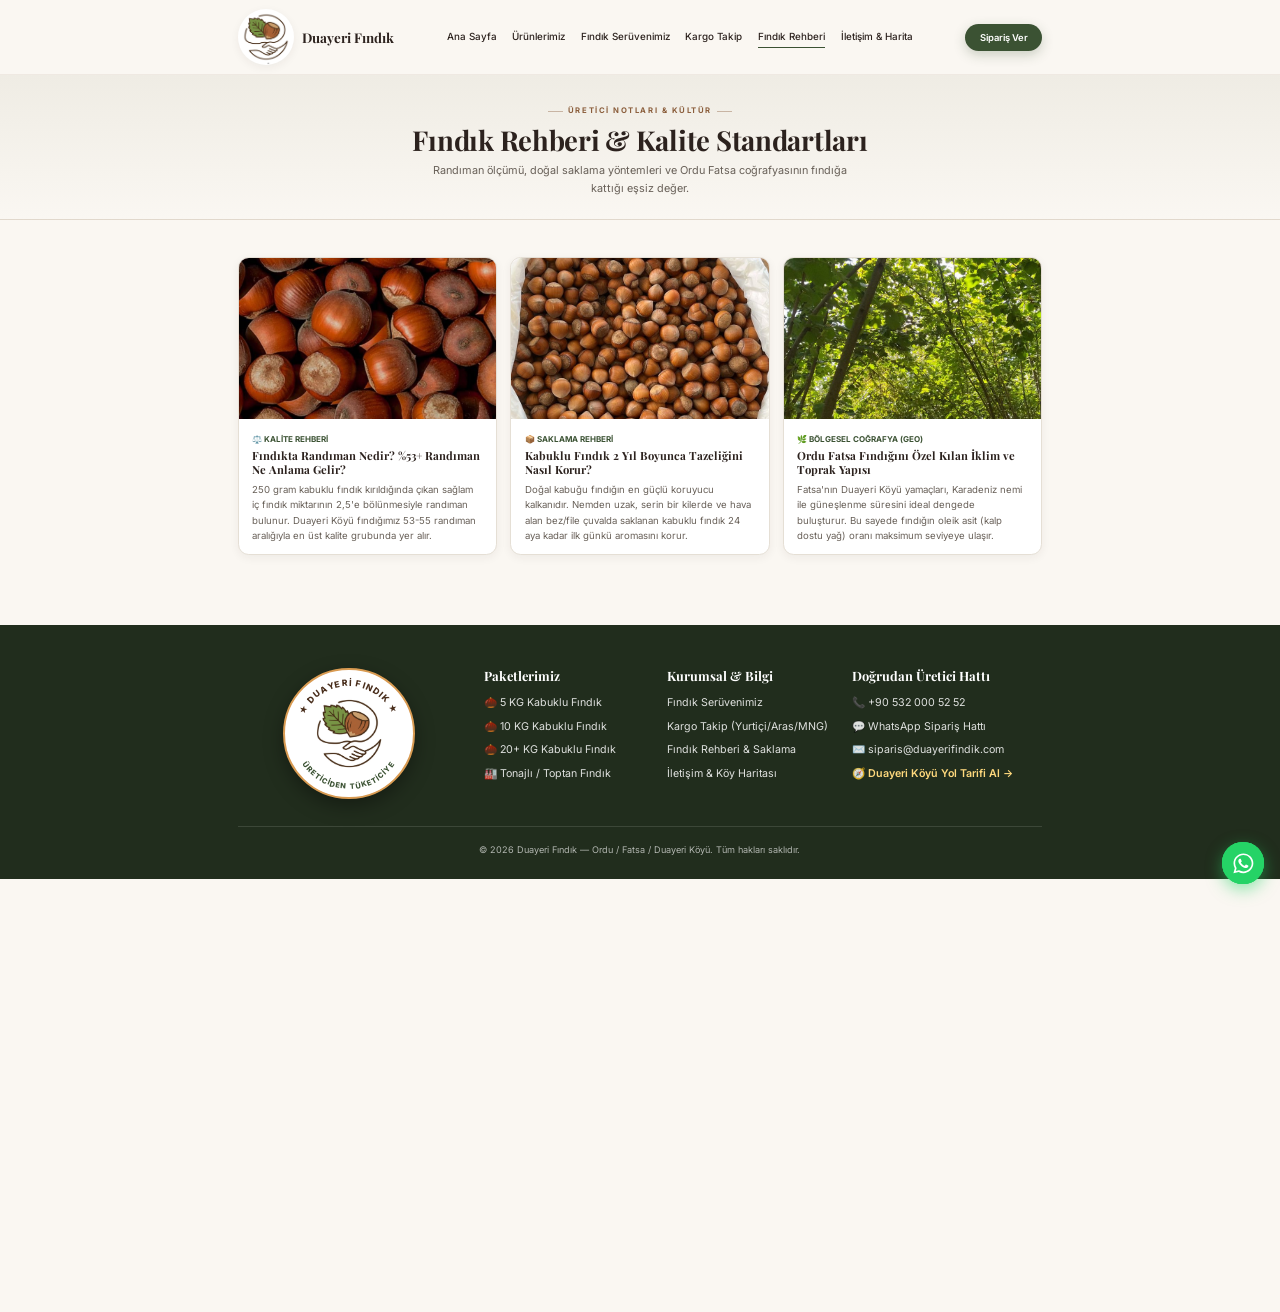
==== blog.html @ 16c34eac "Duayeri Findik web sitesi kurulumu ve guncellemeleri" ====
<!DOCTYPE html>
<html lang="tr">
<head>
  <meta charset="UTF-8">
  <meta name="viewport" content="width=device-width, initial-scale=1.0">
  <title>Fındık Rehberi & Blog | Ordu Fatsa Fındık Randımanı, Saklama ve Faydaları</title>
  <meta name="description" content="Ordu Fatsa Duayeri Köyü fındık rehberi: Randıman nasıl hesaplanır, kabuklu fındık nasıl saklanır, fındığın sağlık faydaları ve yeni mahsul fındık nasıl anlaşılır?">
  <meta name="geo.region" content="TR-52">
  <meta name="geo.placename" content="Duayeri Köyü, Fatsa, Ordu, Türkiye">
  <link rel="icon" type="image/x-icon" href="image/favicom/favicon.ico">
  <link rel="preconnect" href="https://fonts.googleapis.com">
  <link rel="preconnect" href="https://fonts.gstatic.com" crossorigin>
  <link href="https://fonts.googleapis.com/css2?family=Inter:wght@400;500;600;700;800&family=Playfair+Display:wght@600;700;800&display=swap" rel="stylesheet">
  <link rel="stylesheet" href="css/style.css">
</head>
<body>

  <header class="navbar">
    <div class="container navbar-inner">
      <a href="index.html" class="brand-logo">
        <img src="image/logo.png.png" alt="Duayeri Fındık Logo">
        <div>
          Duayeri Fındık
          <span class="brand-sub">Ordu • Fatsa • Duayeri Köyü</span>
        </div>
      </a>
      <nav class="nav-links">
        <a href="index.html">Ana Sayfa</a>
        <a href="urunler.html">Ürünlerimiz</a>
        <a href="hakkimizda.html">Fındık Serüvenimiz</a>
        <a href="kargo-takip.html">Kargo Takip</a>
        <a href="blog.html" class="active">Fındık Rehberi</a>
        <a href="iletisim.html">İletişim & Harita</a>
      </nav>
      <div class="nav-actions">
        <a href="siparis.html" class="btn btn-primary">Sipariş Ver</a>
        <button class="mobile-menu-toggle" id="mobileMenuToggle" aria-label="Menü">☰</button>
      </div>
    </div>
    <nav class="mobile-nav" id="mobileNav">
      <a href="index.html">🏠 Ana Sayfa</a>
      <a href="urunler.html">🌰 Ürünlerimiz</a>
      <a href="hakkimizda.html">🌿 Fındık Serüvenimiz</a>
      <a href="siparis.html">🛒 Sipariş Ver</a>
      <a href="kargo-takip.html">📦 Kargo Takip</a>
      <a href="blog.html" class="active">📖 Fındık Rehberi</a>
      <a href="iletisim.html">📍 İletişim & Harita</a>
    </nav>
  </header>

  <section class="page-hero">
    <div class="container">
      <span class="page-eyebrow">Üretici Notları & Kültür</span>
      <h1>Fındık Rehberi & Kalite Standartları</h1>
      <p>Randıman ölçümü, doğal saklama yöntemleri ve Ordu Fatsa coğrafyasının fındığa kattığı eşsiz değer.</p>
    </div>
  </section>

  <main style="padding: 3.5rem 0;">
    <div class="container">
      <div class="media-grid">
        <article class="media-card">
          <img src="image/hero-bg.jpg.jpeg" alt="Fındıkta Randıman Nedir ve Nasıl Hesaplanır?">
          <div class="media-card-body">
            <span>⚖️ Kalite Rehberi</span>
            <h4>Fındıkta Randıman Nedir? %53+ Randıman Ne Anlama Gelir?</h4>
            <p style="font-size:0.9rem; color:var(--text-muted); margin-top:0.5rem;">
              250 gram kabuklu fındık kırıldığında çıkan sağlam iç fındık miktarının 2,5'e bölünmesiyle randıman bulunur. Duayeri Köyü fındığımız 53-55 randıman aralığıyla en üst kalite grubunda yer alır.
            </p>
          </div>
        </article>

        <article class="media-card">
          <img src="image/ürün_foto/indir (28).jpeg" alt="Kabuklu Fındık Evde Nasıl Saklanır?">
          <div class="media-card-body">
            <span>📦 Saklama Rehberi</span>
            <h4>Kabuklu Fındık 2 Yıl Boyunca Tazeliğini Nasıl Korur?</h4>
            <p style="font-size:0.9rem; color:var(--text-muted); margin-top:0.5rem;">
              Doğal kabuğu fındığın en güçlü koruyucu kalkanıdır. Nemden uzak, serin bir kilerde ve hava alan bez/file çuvalda saklanan kabuklu fındık 24 aya kadar ilk günkü aromasını korur.
            </p>
          </div>
        </article>

        <article class="media-card">
          <img src="image/ürün_foto/Fındık.jpeg" alt="Ordu Fatsa Duayeri Köyü Fındığının Farkı">
          <div class="media-card-body">
            <span>🌿 Bölgesel Coğrafya (GEO)</span>
            <h4>Ordu Fatsa Fındığını Özel Kılan İklim ve Toprak Yapısı</h4>
            <p style="font-size:0.9rem; color:var(--text-muted); margin-top:0.5rem;">
              Fatsa'nın Duayeri Köyü yamaçları, Karadeniz nemi ile güneşlenme süresini ideal dengede buluşturur. Bu sayede fındığın oleik asit (kalp dostu yağ) oranı maksimum seviyeye ulaşır.
            </p>
          </div>
        </article>
      </div>
    </div>
  </main>

  <footer class="site-footer">
    <div class="container">
      <div class="footer-grid">
        <div class="footer-col" style="display:flex; align-items:center; justify-content:center;">
          <a href="index.html" class="footer-logo-seal" aria-label="Duayeri Fındık - Üreticiden Tüketiciye">
            <img src="image/logo.png.png" alt="Duayeri Fındık">
            <svg viewBox="0 0 200 200" aria-hidden="true">
              <defs>
                <!-- Üst yay: DUAYERİ FINDIK -->
                <path id="footerLogoTopArc" d="M 25,100 A 75,75 0 1,1 175,100" />
                <!-- Alt yay: ÜRETİCİDEN TÜKETİCİYE -->
                <path id="footerLogoBottomArc" d="M 13,100 A 87,87 0 1,0 187,100" />
              </defs>
              <text class="seal-top-text">
                <textPath href="#footerLogoTopArc" startOffset="50%" text-anchor="middle">★ DUAYERİ FINDIK ★</textPath>
              </text>
              <text class="seal-bottom-text">
                <textPath href="#footerLogoBottomArc" startOffset="50%" text-anchor="middle">ÜRETİCİDEN TÜKETİCİYE</textPath>
              </text>
            </svg>
          </a>
        </div>

        <div class="footer-col">
          <h4>Paketlerimiz</h4>
          <ul>
            <li><a href="siparis.html?paket=paket-5kg">🌰 5 KG Kabuklu Fındık</a></li>
            <li><a href="siparis.html?paket=paket-10kg">🌰 10 KG Kabuklu Fındık</a></li>
            <li><a href="siparis.html?paket=paket-20kg">🌰 20+ KG Kabuklu Fındık</a></li>
            <li><a href="siparis.html?paket=paket-tonaj&tip=tonaj">🏭 Tonajlı / Toptan Fındık</a></li>
          </ul>
        </div>

        <div class="footer-col">
          <h4>Kurumsal & Bilgi</h4>
          <ul>
            <li><a href="hakkimizda.html">Fındık Serüvenimiz</a></li>
            <li><a href="kargo-takip.html">Kargo Takip (Yurtiçi/Aras/MNG)</a></li>
            <li><a href="blog.html">Fındık Rehberi & Saklama</a></li>
            <li><a href="iletisim.html">İletişim & Köy Haritası</a></li>
          </ul>
        </div>

        <div class="footer-col">
          <h4>Doğrudan Üretici Hattı</h4>
          <ul>
            <li>📞 <a href="tel:+905320005252" class="js-site-phone">+90 532 000 52 52</a></li>
            <li>💬 <a href="https://wa.me/905320005252" target="_blank" rel="noopener" class="js-whatsapp-link"
                data-track-whatsapp="footer_whatsapp">WhatsApp Sipariş Hattı</a></li>
            <li>✉️ <a href="mailto:siparis@duayerifindik.com" class="js-site-email">siparis@duayerifindik.com</a></li>
            <li>🧭 <a href="iletisim.html#harita-bolumu" style="color:#FFD97D; font-weight:600;">Duayeri Köyü Yol Tarifi
                Al →</a></li>
          </ul>
        </div>
      </div>

      <div class="footer-bottom">
        <span>© 2026 Duayeri Fındık — Ordu / Fatsa / Duayeri Köyü. Tüm hakları saklıdır.</span>
      </div>
    </div>
  </footer>

  <a href="https://wa.me/905320005252" target="_blank" rel="noopener" class="floating-whatsapp js-whatsapp-link" data-track-whatsapp="floating_blog" aria-label="WhatsApp ile Hemen İletişime Geçin">
    <svg xmlns="http://www.w3.org/2000/svg" viewBox="0 0 448 512" aria-hidden="true">
      <path fill="#FFFFFF" d="M380.9 97.1C339 55.1 283.2 32 223.9 32c-122.4 0-222 99.6-222 222 0 39.1 10.2 77.3 29.6 111L0 480l117.7-30.9c32.4 17.7 68.9 27 106.1 27h.1c122.3 0 224.1-99.6 224.1-222 0-59.3-25.2-115-67.1-157zm-157 341.6c-33.2 0-65.7-8.9-94-25.7l-6.7-4-69.8 18.3L72 359.2l-4.4-7c-18.5-29.4-28.2-63.3-28.2-98.2 0-101.7 82.8-184.5 184.6-184.5 49.3 0 95.6 19.2 130.4 54.1 34.8 34.9 56.2 81.2 56.1 130.5 0 101.8-84.9 184.6-186.6 184.6zm101.2-138.2c-5.5-2.8-32.8-16.2-37.9-18-5.1-1.9-8.8-2.8-12.5 2.8-3.7 5.6-14.3 18-17.6 21.8-3.2 3.7-6.5 4.2-12 1.4-32.6-16.3-54-29.1-75.5-66-5.7-9.8 5.7-9.1 16.3-30.3 1.8-3.7.9-6.9-.5-9.7-1.4-2.8-12.5-30.1-17.1-41.2-4.5-10.8-9.1-9.3-12.5-9.5-3.2-.2-6.9-.2-10.6-.2-3.7 0-9.7 1.4-14.8 6.9-5.1 5.6-19.4 19-19.4 46.3 0 27.3 19.9 53.7 22.6 57.4 2.8 3.7 39.1 59.7 94.8 83.8 35.2 15.2 49 16.5 66.6 13.9 10.7-1.6 32.8-13.4 37.4-26.4 4.6-13 4.6-24.1 3.2-26.4-1.3-2.5-5-3.9-10.5-6.6z"/>
    </svg>
  </a>

  <script src="js/data.js"></script>
  <script src="js/tracking.js"></script>
  <script src="js/main.js"></script>
</body>
</html>
---- css/style.css ----
/* ==========================================================================
   DUAYERİ FINDIK — Ordu / Fatsa / Duayeri Köyü
   Wireframe Birebir Uyarlama (GreenNest Layout -> Doğal Fındık & Bahçe Teması)
   Mobil Öncelikli (Mobile-First), Hızlı ve Modern Tasarım
   ========================================================================== */

:root {
  /* Renk Paleti */
  --primary: #3B5233;          /* Doğal Fındık Yaprağı Koyu Yeşil (GreenNest CTA uyumlu) */
  --primary-dark: #283A22;
  --primary-light: #4A7C59;
  --brown: #8B5E3C;            /* Fındık Kabuğu Kahverengisi */
  --brown-dark: #5D3A1A;
  --accent: #D4A847;           /* Altın Hasat Vurgusu */
  --bg-cream: #FAF7F2;         /* Ana Arka Plan Krem */
  --bg-soft: #F1EFEA;          /* Kart & Bölüm İkincil Arka Plan */
  --bg-sage: #E3EAE0;          /* Hero & İkon Yuvarlak Açık Yeşil/Krem Tonu */
  --white: #FFFFFF;
  --text-dark: #2C221E;        /* Koyu Kahve/Antrasit Metin */
  --text-muted: #686058;
  --border-color: #E5DFD5;
  --whatsapp: #25D366;
  --whatsapp-dark: #1DA851;
  --danger: #D9534F;
  --success: #2E7D32;

  /* Tipografi */
  --font-heading: 'Playfair Display', Georgia, serif;
  --font-body: 'Inter', -apple-system, BlinkMacSystemFont, sans-serif;

  /* Gölgeler & Köşeler */
  --shadow-sm: 0 4px 14px rgba(44, 34, 30, 0.06);
  --shadow-md: 0 10px 30px rgba(44, 34, 30, 0.09);
  --shadow-lg: 0 18px 45px rgba(44, 34, 30, 0.14);
  --radius-sm: 10px;
  --radius-md: 16px;
  --radius-lg: 24px;
  --radius-pill: 50px;
  --transition: all 0.28s cubic-bezier(0.4, 0, 0.2, 1);
}

/* Reset & Temel Ayarlar */
*, *::before, *::after {
  box-sizing: border-box;
  margin: 0;
  padding: 0;
}

html {
  scroll-behavior: smooth;
  font-size: 16px;
  overflow-y: scroll; /* Tüm sekmelerde dikey kaydırma çubuğu payını sabit tutar */
  -webkit-text-size-adjust: 100%;
  -moz-text-size-adjust: 100%;
  text-size-adjust: 100%;
  zoom: 0.67; /* Tüm sayfalarda %67 sabit ölçek oranı */
}

@media (max-width: 768px) {
  html {
    zoom: 1; /* Mobil telefonlarda okunabilirlik için tam ölçek */
  }
}

body {
  font-family: var(--font-body);
  background-color: var(--bg-cream);
  color: var(--text-dark);
  line-height: 1.6;
  overflow-x: hidden;
  -webkit-font-smoothing: antialiased;
}

img {
  max-width: 100%;
  height: auto;
  display: block;
}

a {
  color: inherit;
  text-decoration: none;
  transition: var(--transition);
}

ul {
  list-style: none;
}

button, input, select, textarea {
  font-family: inherit;
  font-size: inherit;
}

.container {
  width: 100%;
  max-width: 1240px;
  margin: 0 auto;
  padding: 0 1.25rem;
}

/* Başlıklar */
h1, h2, h3, h4 {
  font-family: var(--font-heading);
  color: var(--text-dark);
  line-height: 1.22;
  font-weight: 700;
}

.section-header {
  text-align: center;
  margin-bottom: 2.75rem;
}

.section-header h2 {
  font-size: clamp(1.75rem, 3.2vw, 2.5rem);
  margin-bottom: 0.5rem;
}

.section-divider {
  display: flex;
  align-items: center;
  justify-content: center;
  gap: 0.75rem;
  margin: 0.5rem auto 0.75rem;
}

.section-divider::before,
.section-divider::after {
  content: "";
  width: 50px;
  height: 1px;
  background-color: var(--border-color);
}

.section-divider span {
  color: var(--primary);
  font-size: 1.1rem;
  display: inline-flex;
  align-items: center;
  justify-content: center;
}

.section-divider img,
.emoji-inline {
  width: 28px;
  height: 28px;
  border-radius: 50%;
  object-fit: cover;
  clip-path: circle(42% at 50% 50%);
  vertical-align: middle;
  display: inline-block;
  flex-shrink: 0;
}

.section-header p {
  color: var(--text-muted);
  max-width: 600px;
  margin: 0 auto;
  font-size: 1rem;
}

/* Butonlar */
.btn {
  display: inline-flex;
  align-items: center;
  justify-content: center;
  gap: 0.5rem;
  padding: 0.85rem 1.75rem;
  border-radius: var(--radius-pill);
  font-weight: 600;
  font-size: 0.95rem;
  cursor: pointer;
  border: none;
  transition: var(--transition);
  min-height: 48px; /* Mobil dokunma standardı */
  text-align: center;
}

.btn-primary {
  background-color: var(--primary);
  color: var(--white);
  box-shadow: 0 6px 18px rgba(59, 82, 51, 0.25);
}

.btn-primary:hover {
  background-color: var(--primary-dark);
  transform: translateY(-2px);
  box-shadow: 0 10px 24px rgba(59, 82, 51, 0.35);
}

.btn-brown {
  background-color: var(--brown);
  color: var(--white);
  box-shadow: 0 6px 18px rgba(139, 94, 60, 0.25);
}

.btn-brown:hover {
  background-color: var(--brown-dark);
  transform: translateY(-2px);
}

.btn-light {
  background-color: var(--bg-cream);
  color: var(--text-dark);
  border: 1px solid var(--border-color);
}

.btn-light:hover {
  background-color: var(--white);
  transform: translateY(-2px);
  box-shadow: var(--shadow-sm);
}

.btn-whatsapp {
  background-color: var(--whatsapp);
  color: var(--white);
  box-shadow: 0 6px 18px rgba(37, 211, 102, 0.3);
}

.btn-whatsapp:hover {
  background-color: var(--whatsapp-dark);
  transform: translateY(-2px);
}

/* ==========================================================================
   1. NAVBAR (Yüksekliği ve Logosu %15 Daha Arttırılmış Üst Menü)
   ========================================================================== */
.navbar {
  position: sticky;
  top: 0;
  z-index: 1000;
  background-color: rgba(250, 247, 242, 0.96);
  backdrop-filter: blur(10px);
  border-bottom: 1px solid rgba(229, 223, 213, 0.55);
  padding: 0.85rem 0;
  min-height: 106px;
  display: flex;
  align-items: center;
}

.navbar-inner {
  display: flex;
  align-items: center;
  justify-content: space-between;
  gap: 1.15rem;
}

.brand-logo {
  display: flex;
  align-items: center;
  gap: 0.75rem;
  font-family: var(--font-heading);
  font-size: 1.25rem;
  font-weight: 700;
  color: var(--text-dark);
  white-space: nowrap;
  flex-shrink: 0;
}

.brand-logo img {
  width: 84px;   /* Bir %15 daha büyütüldü (72px -> 84px) */
  height: 84px;
  flex-shrink: 0;
  object-fit: contain;
  border-radius: 50%;
  background: var(--white);
  padding: 2px;
  box-shadow: var(--shadow-sm);
}

.brand-sub {
  display: none; /* Minimal görünüm için alt satır gizlendi */
}

.nav-links {
  display: none;
  align-items: center;
  gap: 1.45rem;
}

.nav-links a {
  font-size: 0.92rem;
  font-weight: 500;
  color: var(--text-dark);
  position: relative;
  padding: 0.25rem 0;
  white-space: nowrap;
}

.nav-links a::after {
  content: "";
  position: absolute;
  bottom: 0;
  left: 0;
  width: 0;
  height: 1.5px;
  background-color: var(--primary);
  transition: var(--transition);
}

.nav-links a:hover::after,
.nav-links a.active::after {
  width: 100%;
}

.nav-actions {
  display: flex;
  align-items: center;
  gap: 0.65rem;
  flex-shrink: 0;
}

.nav-actions .btn {
  padding: 0.55rem 1.35rem;
  min-height: 40px;
  font-size: 0.88rem;
  white-space: nowrap;
}

.cart-icon-btn {
  display: none; /* Minimal header için kaldırıldı */
}

.mobile-menu-toggle {
  display: inline-flex;
  align-items: center;
  justify-content: center;
  width: 44px;
  height: 44px;
  border-radius: var(--radius-sm);
  background: var(--bg-soft);
  border: 1px solid var(--border-color);
  cursor: pointer;
  font-size: 1.35rem;
  color: var(--text-dark);
}

/* Mobil Menü Açılır Alan */
.mobile-nav {
  display: none;
  flex-direction: column;
  gap: 0.5rem;
  padding: 1rem 1.25rem 1.5rem;
  background: var(--bg-cream);
  border-bottom: 1px solid var(--border-color);
}

.mobile-nav.open {
  display: flex;
}

.mobile-nav a {
  padding: 0.75rem 1rem;
  border-radius: var(--radius-sm);
  font-weight: 500;
}

.mobile-nav a:hover,
.mobile-nav a.active {
  background-color: var(--bg-sage);
  color: var(--primary);
}

/* ==========================================================================
   2. HERO SECTION (Genel Fındık Arka Planlı & Tam Ortalı Karşılama Alanı)
   ========================================================================== */
.hero-section {
  position: relative;
  background-image: linear-gradient(180deg, rgba(26, 19, 14, 0.68) 0%, rgba(34, 24, 17, 0.72) 100%), url('../image/hero-bg.jpg.jpeg');
  background-size: cover;
  background-position: center;
  background-repeat: no-repeat;
  padding: 6.75rem 0 10.25rem;
  min-height: 540px;
  display: flex;
  align-items: center;
  overflow: hidden;
  color: var(--white);
  text-align: center;
}

.hero-grid {
  display: flex;
  flex-direction: column;
  align-items: center;
  justify-content: center;
}

.hero-content {
  max-width: 780px;
  margin: 0 auto;
  display: flex;
  flex-direction: column;
  align-items: center;
  text-align: center;
}

.hero-badge {
  display: inline-flex;
  align-items: center;
  justify-content: center;
  gap: 0.4rem;
  background-color: rgba(255, 255, 255, 0.16);
  backdrop-filter: blur(6px);
  border: 1px solid rgba(255, 255, 255, 0.28);
  color: #FFE4A3;
  padding: 0.36rem 1.05rem;
  border-radius: var(--radius-pill);
  font-size: 0.78rem;
  font-weight: 600;
  margin-bottom: 1.1rem;
}

.hero-content h1 {
  font-size: clamp(2rem, 3.8vw, 3rem);
  color: var(--white);
  margin: 0 auto 1rem;
  letter-spacing: -0.01em;
  line-height: 1.22;
  max-width: 740px;
  text-shadow: 0 2px 14px rgba(0, 0, 0, 0.35);
}

.hero-content p {
  font-size: 1.04rem;
  color: rgba(255, 255, 255, 0.92);
  max-width: 620px;
  margin: 0 auto 2rem;
  line-height: 1.6;
}

.hero-cta-group {
  display: flex;
  flex-wrap: wrap;
  align-items: center;
  justify-content: center;
  gap: 1.15rem;
}

.video-trigger-btn {
  display: inline-flex;
  align-items: center;
  gap: 0.75rem;
  font-weight: 600;
  color: var(--white);
  padding: 0.5rem 0.75rem;
  border-radius: var(--radius-pill);
  cursor: pointer;
  background: transparent;
  border: none;
}

.video-play-circle {
  width: 46px;
  height: 46px;
  border-radius: 50%;
  background-color: var(--white);
  color: var(--primary);
  display: inline-flex;
  align-items: center;
  justify-content: center;
  box-shadow: var(--shadow-md);
  transition: var(--transition);
}

.video-trigger-btn:hover .video-play-circle {
  transform: scale(1.08);
  background-color: var(--primary);
  color: var(--white);
}

/* Sağdaki Görsel Kompozisyonu */
.hero-visual {
  position: relative;
  display: flex;
  justify-content: center;
  align-items: center;
}

.hero-main-img-wrap {
  position: relative;
  width: 100%;
  max-width: 520px;
  border-radius: var(--radius-lg);
  overflow: hidden;
  box-shadow: var(--shadow-lg);
  border: 6px solid rgba(255, 255, 255, 0.85);
  aspect-ratio: 4 / 3.4;
}

.hero-main-img-wrap img {
  width: 100%;
  height: 100%;
  object-fit: cover;
  transition: transform 0.6s ease;
}

.hero-main-img-wrap:hover img {
  transform: scale(1.04);
}

.hero-floating-tag {
  position: absolute;
  bottom: -16px;
  left: 16px;
  background: var(--white);
  padding: 0.85rem 1.2rem;
  border-radius: var(--radius-md);
  box-shadow: var(--shadow-md);
  display: flex;
  align-items: center;
  gap: 0.75rem;
  z-index: 3;
}

.hero-floating-tag .tag-icon {
  width: 42px;
  height: 42px;
  border-radius: 50%;
  background: var(--bg-sage);
  display: flex;
  align-items: center;
  justify-content: center;
  font-size: 1.3rem;
}

.hero-floating-tag strong {
  display: block;
  font-size: 0.92rem;
  color: var(--text-dark);
}

.hero-floating-tag span {
  font-size: 0.78rem;
  color: var(--text-muted);
}

/* ==========================================================================
   3. KG PAKET SEÇENEKLERİ BARI (Wireframe'deki Hero Altı 4 Kutu)
   ========================================================================== */
.kg-cards-section {
  position: relative;
  margin-top: -4.25rem;
  z-index: 10;
  margin-bottom: 4.5rem;
}

.kg-cards-grid {
  display: grid;
  grid-template-columns: repeat(2, 1fr);
  gap: 1rem;
}

.kg-card {
  background-color: var(--white);
  border-radius: var(--radius-md);
  padding: 1.5rem 1.15rem;
  text-align: center;
  box-shadow: var(--shadow-md);
  border: 2px solid var(--primary-dark);
  transition: var(--transition);
  display: flex;
  flex-direction: column;
  align-items: center;
  cursor: pointer;
}

.kg-card:hover {
  transform: translateY(-6px);
  box-shadow: var(--shadow-lg);
  border-color: var(--primary);
}

.kg-card-icon {
  width: 58px;
  height: 58px;
  border-radius: 50%;
  background-color: #FFFFFF;
  color: var(--primary);
  display: flex;
  align-items: center;
  justify-content: center;
  font-size: 1.5rem;
  margin-bottom: 0.75rem;
  transition: var(--transition);
  overflow: hidden;
  border: 2px solid var(--bg-sage);
  box-shadow: var(--shadow-sm);
}

.kg-card-icon img {
  width: 100%;
  height: 100%;
  object-fit: cover;
  transform: scale(1.18);
  display: block;
}

.kg-card:hover .kg-card-icon {
  border-color: var(--primary);
  transform: scale(1.06);
}

.kg-card h3 {
  font-family: var(--font-body);
  font-size: 1.45rem;
  font-weight: 800;
  color: var(--text-dark);
  margin-bottom: 0.4rem;
  min-height: 2.7rem;
  line-height: 1.25;
  display: flex;
  align-items: center;
  justify-content: center;
}

.kg-card p {
  font-size: 0.86rem;
  color: var(--text-muted);
  font-weight: 500;
  line-height: 1.5;
  flex: 1;
  width: 100%;
}

.kg-card .kg-badge {
  margin-top: 0.85rem;
  display: inline-flex;
  align-items: center;
  justify-content: center;
  font-size: 0.96rem;
  font-weight: 700;
  color: var(--brown);
  background: #F4E9DC;
  border: 2px solid var(--primary-dark);
  padding: 0.62rem 1.85rem;
  min-width: 140px;
  border-radius: var(--radius-pill);
  transition: var(--transition);
  box-shadow: 0 3px 10px rgba(139, 94, 60, 0.12);
}

.kg-card:hover .kg-badge {
  background: var(--primary);
  border-color: var(--primary-dark);
  color: var(--white);
  transform: scale(1.04);
  box-shadow: 0 6px 16px rgba(59, 82, 51, 0.25);
}

/* ==========================================================================
   4. NEDEN BİZ BÖLÜMÜ (Wireframe: Sol 2 Özellik + Ortada Fındık.jpeg + Sağ 2 Özellik)
   ========================================================================== */
.why-us-section {
  padding: 2.5rem 0 5rem;
}

.why-us-layout {
  display: grid;
  grid-template-columns: 1fr;
  gap: 2.5rem;
  align-items: center;
}

.why-us-col {
  display: flex;
  flex-direction: column;
  gap: 2.25rem;
}

.feature-item {
  display: flex;
  align-items: flex-start;
  gap: 1.15rem;
}

.feature-icon-circle {
  flex-shrink: 0;
  width: 62px;
  height: 62px;
  border-radius: 50%;
  background-color: var(--bg-sage);
  color: var(--primary);
  display: flex;
  align-items: center;
  justify-content: center;
  font-size: 1.55rem;
  box-shadow: var(--shadow-sm);
}

.feature-text h3 {
  font-family: var(--font-heading);
  font-size: 1.2rem;
  margin-bottom: 0.35rem;
  color: var(--text-dark);
}

.feature-text p {
  font-size: 0.92rem;
  color: var(--text-muted);
  line-height: 1.55;
}

.why-us-center-image {
  position: relative;
  max-width: 340px;
  margin: 0 auto;
  border-radius: 180px 180px 28px 28px;
  overflow: hidden;
  box-shadow: var(--shadow-lg);
  border: 6px solid var(--white);
  aspect-ratio: 3 / 4;
}

.why-us-center-image img {
  width: 100%;
  height: 100%;
  object-fit: cover;
}

.why-us-center-caption {
  position: absolute;
  bottom: 0;
  inset-inline: 0;
  background: linear-gradient(to top, rgba(25, 38, 20, 0.9), transparent);
  color: var(--white);
  padding: 2rem 1rem 1rem;
  text-align: center;
  font-size: 0.85rem;
  font-weight: 500;
}

/* ==========================================================================
   5. FINDIK SERÜVENİ BANNER'I (Wireframe'deki "Plant Care Made Simple" Alanı)
   ========================================================================== */
.adventure-banner-section {
  padding: 1rem 0 5rem;
}

.adventure-banner {
  position: relative;
  border-radius: var(--radius-lg);
  overflow: hidden;
  background-image: url('../görsel/hazelnut.jpeg');
  background-size: cover;
  background-position: center;
  padding: 2.75rem 1.75rem;
  box-shadow: var(--shadow-lg);
  color: var(--white);
}

.adventure-banner::before {
  content: "";
  position: absolute;
  inset: 0;
  background: linear-gradient(105deg, rgba(35, 53, 29, 0.92) 0%, rgba(44, 65, 37, 0.84) 55%, rgba(59, 40, 24, 0.82) 100%);
  backdrop-filter: blur(3px);
  z-index: 1;
}

.adventure-inner {
  position: relative;
  z-index: 2;
  display: grid;
  grid-template-columns: 1fr;
  gap: 2rem;
  align-items: center;
}

.adventure-text h2 {
  color: var(--white);
  font-size: clamp(1.75rem, 3vw, 2.35rem);
  margin-bottom: 0.85rem;
}

.adventure-text p {
  color: rgba(255, 255, 255, 0.88);
  font-size: 0.98rem;
  margin-bottom: 1.5rem;
  max-width: 360px;
}

.adventure-cards-wrap {
  display: grid;
  grid-template-columns: 1fr;
  gap: 1.15rem;
}

.adventure-glass-card {
  background-color: rgba(244, 243, 236, 0.94);
  color: var(--text-dark);
  border-radius: var(--radius-md);
  padding: 1.5rem;
  box-shadow: var(--shadow-md);
  transition: var(--transition);
  cursor: pointer;
  display: flex;
  flex-direction: column;
  justify-content: space-between;
}

.adventure-glass-card:hover {
  transform: translateY(-5px);
  background-color: var(--white);
}

.adventure-card-icon {
  width: 48px;
  height: 48px;
  border-radius: 12px;
  background: var(--bg-sage);
  color: var(--primary);
  display: flex;
  align-items: center;
  justify-content: center;
  font-size: 1.5rem;
  margin-bottom: 1rem;
}

.adventure-glass-card h3 {
  font-family: var(--font-body);
  font-size: 1.1rem;
  font-weight: 700;
  margin-bottom: 0.4rem;
}

.adventure-glass-card p {
  font-size: 0.87rem;
  color: var(--text-muted);
  margin-bottom: 0.85rem;
}

.adventure-card-link {
  font-size: 0.84rem;
  font-weight: 700;
  color: var(--primary);
  display: inline-flex;
  align-items: center;
  gap: 0.35rem;
}

.adventure-side-preview {
  display: grid;
  grid-template-columns: repeat(2, 1fr);
  gap: 0.75rem;
}

.adventure-side-preview img {
  width: 100%;
  height: 150px;
  object-fit: cover;
  border-radius: var(--radius-md);
  border: 3px solid rgba(255, 255, 255, 0.7);
  box-shadow: var(--shadow-md);
}

/* ==========================================================================
   6. ÜRÜN GRİD'İ (Wireframe: Filtre Sekmeleri + Paket Fındık Kartları + Künye)
   ========================================================================== */
.products-section {
  padding: 1rem 0 5.5rem;
}

.filter-tabs {
  display: flex;
  flex-wrap: wrap;
  justify-content: center;
  gap: 0.6rem;
  margin-bottom: 2.5rem;
}

.filter-tab-btn {
  padding: 0.6rem 1.35rem;
  border-radius: var(--radius-pill);
  border: 1px solid var(--border-color);
  background-color: var(--white);
  color: var(--text-muted);
  font-weight: 600;
  font-size: 0.9rem;
  cursor: pointer;
  transition: var(--transition);
}

.filter-tab-btn:hover,
.filter-tab-btn.active {
  background-color: var(--primary);
  color: var(--white);
  border-color: var(--primary);
  box-shadow: 0 4px 12px rgba(59, 82, 51, 0.25);
}

.products-grid {
  display: grid;
  grid-template-columns: minmax(0, 1fr);
  gap: 1.5rem;
  align-items: stretch;
}

.product-card {
  background-color: var(--white);
  border-radius: var(--radius-md);
  padding: 1rem;
  box-shadow: var(--shadow-sm);
  border: 1px solid var(--border-color);
  transition: var(--transition);
  display: flex;
  flex-direction: column;
  justify-content: space-between;
  height: 100%;
  min-width: 0;
  width: 100%;
}

.product-card-top {
  display: flex;
  flex-direction: column;
  flex: 1;
  min-width: 0;
}

.product-card-bottom {
  margin-top: auto;
  display: flex;
  flex-direction: column;
  min-width: 0;
}

.product-card:hover {
  transform: translateY(-6px);
  box-shadow: var(--shadow-lg);
  border-color: var(--primary-light);
}

.product-img-box {
  position: relative;
  border-radius: var(--radius-sm);
  overflow: hidden;
  background-color: var(--bg-soft);
  width: 100%;
  height: 250px;
  flex-shrink: 0;
  margin-bottom: 1rem;
}

.product-img-box img {
  width: 100%;
  height: 100%;
  object-fit: cover;
  display: block;
  transition: transform 0.5s ease;
}

.product-card:hover .product-img-box img {
  transform: scale(1.06);
}

.product-badge {
  position: absolute;
  top: 10px;
  left: 10px;
  background-color: var(--primary);
  color: var(--white);
  font-size: 0.75rem;
  font-weight: 700;
  padding: 0.3rem 0.75rem;
  border-radius: var(--radius-pill);
  z-index: 2;
}

.product-randiman-badge {
  position: absolute;
  bottom: 10px;
  right: 10px;
  background-color: rgba(44, 34, 30, 0.88);
  color: #FFD97D;
  font-size: 0.74rem;
  font-weight: 700;
  padding: 0.28rem 0.65rem;
  border-radius: var(--radius-sm);
  z-index: 2;
}

.product-title {
  font-family: var(--font-heading);
  font-size: 1.12rem;
  line-height: 1.35;
  margin-bottom: 0.45rem;
  color: var(--text-dark);
  height: 1.6rem;
  white-space: nowrap;
  overflow: hidden;
  text-overflow: ellipsis;
  display: block;
}

.product-desc {
  font-size: 0.85rem;
  color: var(--text-muted);
  margin-bottom: 0.9rem;
  line-height: 1.5;
  height: 4.5rem;
  overflow: hidden;
  display: -webkit-box;
  -webkit-line-clamp: 3;
  -webkit-box-orient: vertical;
}

/* 🏷️ ÜRÜN TAZELİK & MENŞEİ KÜNYESİ (Hasat Yılı, Köy/İlçe, Kırım/Paketleme, Randıman) */
.product-kunye-box {
  background-color: var(--bg-cream);
  border: 1px solid var(--border-color);
  border-radius: var(--radius-sm);
  padding: 0.55rem 0.75rem;
  margin-bottom: 0.85rem;
  font-size: 0.76rem;
  display: flex;
  flex-direction: column;
}

.kunye-row {
  display: flex;
  align-items: center;
  justify-content: space-between;
  gap: 0.5rem;
  border-bottom: 1px dashed rgba(200, 190, 175, 0.85);
  height: 38px;
}

.kunye-row:last-child {
  border-bottom: none;
}

.kunye-label {
  color: var(--text-muted);
  font-weight: 600;
  white-space: nowrap;
  flex-shrink: 0;
}

.kunye-val {
  color: var(--text-dark);
  font-weight: 700;
  text-align: right;
  line-height: 1.2;
  white-space: nowrap;
  overflow: hidden;
  text-overflow: ellipsis;
}

.product-footer {
  display: flex;
  align-items: center;
  justify-content: space-between;
  gap: 0.5rem;
  padding-top: 0.75rem;
  border-top: 1px solid var(--border-color);
  height: 68px;
  flex-shrink: 0;
}

.product-price-wrap {
  display: flex;
  flex-direction: column;
  justify-content: center;
  min-width: 0;
  flex: 1;
}

.product-price-wrap .price-amount {
  font-size: 1.22rem;
  font-weight: 800;
  color: var(--primary);
  display: block;
  line-height: 1.15;
  white-space: nowrap;
}

.product-price-wrap .price-unit {
  font-size: 0.74rem;
  color: var(--text-muted);
  line-height: 1.25;
  margin-top: 0.15rem;
  white-space: nowrap;
  overflow: hidden;
  text-overflow: ellipsis;
}

.product-order-btn {
  display: inline-flex;
  align-items: center;
  justify-content: center;
  padding: 0.62rem 1.15rem;
  border-radius: var(--radius-pill);
  background-color: var(--primary);
  color: var(--white);
  font-weight: 700;
  font-size: 0.85rem;
  white-space: nowrap;
  flex-shrink: 0;
  cursor: pointer;
  transition: var(--transition);
  box-shadow: 0 4px 12px rgba(59, 82, 51, 0.22);
}

.product-order-btn:hover {
  background-color: var(--whatsapp);
  color: var(--white);
  transform: translateY(-2px);
  box-shadow: 0 6px 16px rgba(37, 211, 102, 0.35);
}

/* ==========================================================================
   SERÜVEN MEDYA MODAL / GALERİ BÖLÜMÜ
   ========================================================================== */
.media-showcase-section {
  padding: 3.5rem 0;
  background-color: var(--bg-soft);
}

.media-grid {
  display: grid;
  grid-template-columns: 1fr;
  gap: 1.25rem;
}

.media-card {
  background: var(--white);
  border-radius: var(--radius-md);
  overflow: hidden;
  box-shadow: var(--shadow-sm);
  border: 1px solid var(--border-color);
}

.media-card img,
.media-card video {
  width: 100%;
  height: 240px;
  object-fit: cover;
}

.media-card-body {
  padding: 1rem 1.25rem;
}

.media-card-body span {
  font-size: 0.75rem;
  font-weight: 700;
  color: var(--primary);
  text-transform: uppercase;
}

.media-card-body h4 {
  font-size: 1.05rem;
  margin-top: 0.2rem;
}

/* ==========================================================================
   MÜŞTERİ YORUMLARI & SSS (GEO / AI Arama Uyumlu FAQ)
   ========================================================================== */
.testimonials-section {
  padding: 4.5rem 0;
}

.testimonials-grid {
  display: grid;
  grid-template-columns: 1fr;
  gap: 1.5rem;
}

.testimonial-card {
  background: var(--white);
  border-radius: var(--radius-md);
  padding: 1.75rem;
  box-shadow: var(--shadow-sm);
  border: 1px solid var(--border-color);
}

.stars {
  color: #F59E0B;
  font-size: 1rem;
  margin-bottom: 0.75rem;
}

.testimonial-card p {
  font-style: italic;
  color: var(--text-dark);
  margin-bottom: 1rem;
  font-size: 0.95rem;
}

.testimonial-author {
  font-weight: 700;
  font-size: 0.9rem;
  color: var(--primary);
}

.testimonial-loc {
  font-size: 0.8rem;
  color: var(--text-muted);
}

/* SSS / GEO Blokları */
.faq-section {
  padding: 4rem 0;
  background-color: var(--bg-soft);
}

.faq-list {
  max-width: 860px;
  margin: 0 auto;
  display: flex;
  flex-direction: column;
  gap: 1rem;
}

.faq-item {
  background: var(--white);
  border-radius: var(--radius-md);
  border: 1px solid var(--border-color);
  padding: 1.25rem 1.5rem;
}

.faq-item summary {
  font-weight: 700;
  font-size: 1.02rem;
  cursor: pointer;
  color: var(--text-dark);
  list-style: none;
  display: flex;
  align-items: center;
  justify-content: space-between;
  gap: 1rem;
}

.faq-item summary::-webkit-details-marker {
  display: none;
}

.faq-item p {
  margin-top: 0.85rem;
  color: var(--text-muted);
  font-size: 0.94rem;
  border-top: 1px solid var(--border-color);
  padding-top: 0.85rem;
}

/* ==========================================================================
   SAYFA BAŞLIK ALANI (Minimal, Elit & Premium Tasarım)
   ========================================================================== */
.page-hero {
  position: relative;
  background: linear-gradient(180deg, #EFECE4 0%, var(--bg-cream) 100%);
  border-bottom: 1px solid rgba(139, 94, 60, 0.14);
  padding: 2.25rem 0 2rem;
  text-align: center;
}

.page-eyebrow {
  display: inline-flex;
  align-items: center;
  gap: 0.5rem;
  font-family: var(--font-body);
  font-size: 0.72rem;
  font-weight: 700;
  text-transform: uppercase;
  letter-spacing: 0.2em;
  color: var(--brown);
  margin-bottom: 0.55rem;
}

.page-eyebrow::before,
.page-eyebrow::after {
  content: "";
  width: 22px;
  height: 1px;
  background-color: rgba(139, 94, 60, 0.4);
}

.page-hero h1 {
  font-family: var(--font-heading);
  color: var(--text-dark);
  font-size: clamp(2.15rem, 3.2vw, 2.75rem);
  font-weight: 700;
  letter-spacing: -0.01em;
  margin-bottom: 0.5rem;
}

.page-hero p {
  color: var(--text-muted);
  font-size: 1.02rem;
  font-weight: 400;
  max-width: 620px;
  margin: 0 auto;
  line-height: 1.6;
}

/* ==========================================================================
   FORMLAR & SİPARİŞ / İLETİŞİM KARTLARI
   ========================================================================== */
.two-col-page-layout {
  display: grid;
  grid-template-columns: minmax(0, 1fr);
  gap: 2rem;
  align-items: start;
  width: 100%;
}

.form-card {
  background: var(--white);
  border-radius: var(--radius-lg);
  padding: 2rem 1.5rem;
  box-shadow: var(--shadow-md);
  border: 1px solid var(--border-color);
  width: 100%;
  max-width: 100%;
  min-width: 0;
  overflow: hidden;
}

.form-grid {
  display: grid;
  grid-template-columns: minmax(0, 1fr);
  gap: 1.15rem;
  width: 100%;
  min-width: 0;
}

.form-group {
  display: flex;
  flex-direction: column;
  gap: 0.4rem;
  width: 100%;
  min-width: 0;
}

.form-group label {
  font-size: 0.88rem;
  font-weight: 600;
  color: var(--text-dark);
}

.form-control {
  width: 100%;
  max-width: 100%;
  min-width: 0;
  padding: 0.85rem 1rem;
  border-radius: var(--radius-sm);
  border: 1px solid var(--border-color);
  background-color: var(--bg-cream);
  color: var(--text-dark);
  transition: var(--transition);
  text-overflow: ellipsis;
}

.form-control:focus {
  outline: none;
  border-color: var(--primary);
  background-color: var(--white);
  box-shadow: 0 0 0 3px rgba(59, 82, 51, 0.14);
}

.bank-info-box {
  background-color: #F4F7F2;
  border: 2px dashed var(--primary);
  border-radius: var(--radius-md);
  padding: 1.5rem;
  margin-top: 1.25rem;
}

/* Harita & Yol Tarifi Kutusu */
.map-card {
  background: var(--white);
  border-radius: var(--radius-lg);
  padding: 1.25rem;
  box-shadow: var(--shadow-md);
  border: 1px solid var(--border-color);
}

.map-frame-wrap {
  border-radius: var(--radius-md);
  overflow: hidden;
  height: 360px;
  margin-bottom: 1.25rem;
  border: 1px solid var(--border-color);
}

.map-frame-wrap iframe {
  width: 100%;
  height: 100%;
  border: 0;
}

/* ==========================================================================
   7. FOOTER (Alt Bilgi & NAP Yerel SEO Uyumlu)
   ========================================================================== */
.site-footer {
  background-color: #212D1D;
  color: rgba(255, 255, 255, 0.86);
  padding: 4rem 0 2rem;
  margin-top: 3rem;
}

.footer-grid {
  display: grid;
  grid-template-columns: 1fr;
  gap: 2.25rem;
  padding-bottom: 2.5rem;
  border-bottom: 1px solid rgba(255, 255, 255, 0.12);
}

.footer-col h3,
.footer-col h4 {
  color: var(--white);
  margin-bottom: 1rem;
  font-size: 1.2rem;
}

.footer-col ul {
  display: flex;
  flex-direction: column;
  gap: 0.6rem;
}

.footer-col ul li a {
  display: inline-flex;
  align-items: center;
  gap: 0.45rem;
  white-space: nowrap;
}

.footer-col a:hover {
  color: var(--accent);
}

/* Footer Yuvarlak Mühür Logo (Üstte DUAYERİ FINDIK, Altta ÜRETİCİDEN TÜKETİCİYE) */
.footer-logo-seal {
  position: relative;
  width: 196px;
  height: 196px;
  border-radius: 50%;
  background-color: #FFFFFF;
  display: inline-flex;
  align-items: center;
  justify-content: center;
  box-shadow: 0 10px 28px rgba(0, 0, 0, 0.35);
  border: 3px solid #D99B52;
  transition: var(--transition);
  overflow: hidden;
}

.footer-logo-seal:hover {
  transform: scale(1.04);
}

.footer-logo-seal img {
  width: 120px;
  height: 120px;
  object-fit: contain;
  border-radius: 50%;
  clip-path: circle(46% at 50% 48%);
  display: block;
}

.footer-logo-seal svg {
  position: absolute;
  inset: 0;
  width: 100%;
  height: 100%;
  pointer-events: none;
}

.footer-logo-seal .seal-top-text {
  font-family: var(--font-body);
  font-size: 13.5px;
  font-weight: 800;
  fill: #4A2F1D;
  letter-spacing: 2px;
}

.footer-logo-seal .seal-bottom-text {
  font-family: var(--font-body);
  font-size: 11.5px;
  font-weight: 800;
  fill: #3B5233;
  letter-spacing: 1.6px;
}

.footer-bottom {
  padding-top: 1.5rem;
  display: flex;
  flex-direction: column;
  gap: 0.75rem;
  align-items: center;
  justify-content: center;
  font-size: 0.85rem;
  color: rgba(255, 255, 255, 0.65);
  text-align: center;
}

/* ==========================================================================
   🟢 SAĞ ALTTA YÜZEN YUVARLAK WHATSAPP BUTONU (CANLI NABIZ EFEKTLİ)
   ========================================================================== */
.floating-whatsapp {
  position: fixed;
  bottom: 24px;
  right: 24px;
  z-index: 9999;
  width: 62px;
  height: 62px;
  border-radius: 50%;
  background-color: var(--whatsapp);
  color: var(--white);
  display: inline-flex;
  align-items: center;
  justify-content: center;
  padding: 0;
  box-shadow: 0 8px 24px rgba(37, 211, 102, 0.5);
  transition: var(--transition);
  animation: heartbeatWhatsapp 1.8s infinite ease-in-out;
}

.floating-whatsapp span {
  display: none;
}

.floating-whatsapp::before,
.floating-whatsapp::after {
  content: "";
  position: absolute;
  inset: 0;
  border-radius: 50%;
  background-color: var(--whatsapp);
  z-index: -1;
  animation: pulseRingWhatsapp 1.8s infinite cubic-bezier(0.215, 0.61, 0.355, 1);
}

.floating-whatsapp::after {
  animation-delay: 0.9s;
}

.floating-whatsapp:hover {
  background-color: var(--whatsapp-dark);
  transform: scale(1.12);
  color: var(--white);
}

.floating-whatsapp svg {
  width: 34px;
  height: 34px;
  fill: currentColor;
  flex-shrink: 0;
}

@keyframes heartbeatWhatsapp {
  0%, 100% {
    transform: scale(1);
  }
  50% {
    transform: scale(1.08);
  }
}

@keyframes pulseRingWhatsapp {
  0% {
    transform: scale(1);
    opacity: 0.75;
  }
  100% {
    transform: scale(1.75);
    opacity: 0;
  }
}

/* ==========================================================================
   RESPONSIVE BREAKPOINTS (Tablet & Masaüstü)
   ========================================================================== */
@media (min-width: 640px) {
  .kg-cards-grid {
    grid-template-columns: repeat(2, minmax(0, 1fr));
    gap: 1.25rem;
  }
  .products-grid {
    grid-template-columns: repeat(2, minmax(0, 1fr));
  }
  .adventure-cards-wrap {
    grid-template-columns: repeat(2, 1fr);
  }
  .media-grid {
    grid-template-columns: repeat(2, 1fr);
  }
  .form-grid-2 {
    grid-template-columns: repeat(2, minmax(0, 1fr));
  }
}

@media (min-width: 960px) {
  .two-col-page-layout {
    grid-template-columns: minmax(0, 1.3fr) minmax(0, 0.9fr);
  }
  .nav-links {
    display: flex;
  }
  .mobile-menu-toggle {
    display: none;
  }
  .hero-grid {
    grid-template-columns: 1fr;
  }
  .kg-cards-grid {
    grid-template-columns: repeat(4, minmax(0, 1fr));
    gap: 1.5rem;
  }
  .why-us-layout {
    grid-template-columns: 1fr 340px 1fr;
    gap: 2.5rem;
  }
  .adventure-inner {
    grid-template-columns: 1fr 1.35fr 0.85fr;
  }
  .products-grid {
    grid-template-columns: repeat(4, minmax(0, 1fr));
  }
  .media-grid {
    grid-template-columns: repeat(3, 1fr);
  }
  .testimonials-grid {
    grid-template-columns: repeat(3, 1fr);
  }
  .footer-grid {
    grid-template-columns: 1.4fr 1fr 1fr 1.2fr;
  }
  .footer-bottom {
    flex-direction: row;
    justify-content: center;
    text-align: center;
  }
}
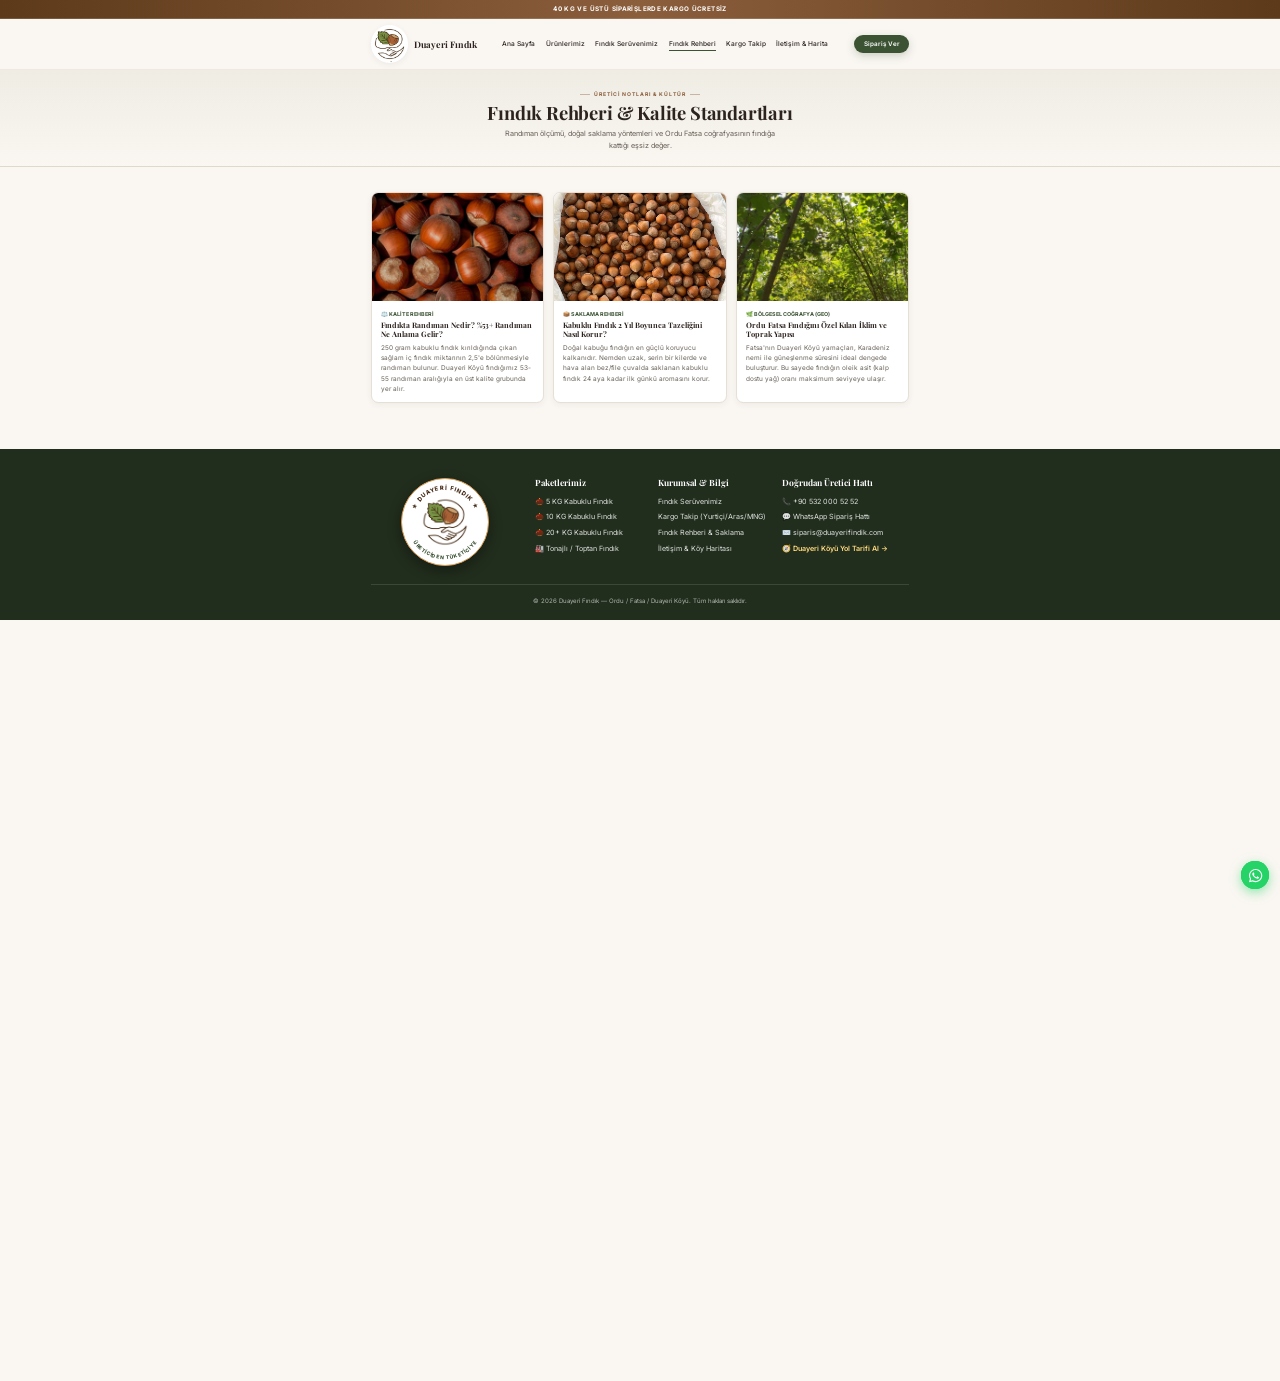
==== commit b1bc1be7: "Top bar, hikayemiz zamancizelgesi, iletisim tasarimi ve mobil gorunum guncellemeleri" ====
--- a/blog.html
+++ b/blog.html
@@ -15,6 +15,7 @@
 </head>
 <body>
 
+  <div class="top-bar">40 KG VE ÜSTÜ SİPARİŞLERDE KARGO ÜCRETSİZ</div>
   <header class="navbar">
     <div class="container navbar-inner">
       <a href="index.html" class="brand-logo">
@@ -28,8 +29,8 @@
         <a href="index.html">Ana Sayfa</a>
         <a href="urunler.html">Ürünlerimiz</a>
         <a href="hakkimizda.html">Fındık Serüvenimiz</a>
+        <a href="blog.html" class="active">Fındık Rehberi</a>
         <a href="kargo-takip.html">Kargo Takip</a>
-        <a href="blog.html" class="active">Fındık Rehberi</a>
         <a href="iletisim.html">İletişim & Harita</a>
       </nav>
       <div class="nav-actions">
@@ -38,13 +39,9 @@
       </div>
     </div>
     <nav class="mobile-nav" id="mobileNav">
-      <a href="index.html">🏠 Ana Sayfa</a>
-      <a href="urunler.html">🌰 Ürünlerimiz</a>
-      <a href="hakkimizda.html">🌿 Fındık Serüvenimiz</a>
+      <a href="kargo-takip.html">📦 Kargo Takip</a>
+      <a href="iletisim.html">📍 İletişim & Harita</a>
       <a href="siparis.html">🛒 Sipariş Ver</a>
-      <a href="kargo-takip.html">📦 Kargo Takip</a>
-      <a href="blog.html" class="active">📖 Fındık Rehberi</a>
-      <a href="iletisim.html">📍 İletişim & Harita</a>
     </nav>
   </header>
 
--- a/css/style.css
+++ b/css/style.css
@@ -226,6 +226,18 @@
 /* ==========================================================================
    1. NAVBAR (Yüksekliği ve Logosu %15 Daha Arttırılmış Üst Menü)
    ========================================================================== */
+.top-bar {
+  background: linear-gradient(90deg, var(--brown-dark) 0%, var(--brown) 50%, var(--brown-dark) 100%);
+  color: var(--white);
+  text-align: center;
+  padding: 0.55rem 1rem;
+  font-size: 0.88rem;
+  font-weight: 700;
+  letter-spacing: 0.06em;
+  text-transform: uppercase;
+  border-bottom: 1px solid rgba(255, 255, 255, 0.15);
+}
+
 .navbar {
   position: sticky;
   top: 0;
@@ -1156,6 +1168,156 @@
 }
 
 /* ==========================================================================
+   HİKÂYEMİZ & HASAT ZAMAN ÇİZELGESİ (Fındık Serüvenimiz Sayfası)
+   ========================================================================== */
+.story-timeline-section {
+  background-color: #213722;
+  color: #F5F2EB;
+  padding: 5rem 3.5rem;
+  border-radius: var(--radius-lg);
+  box-shadow: var(--shadow-lg);
+}
+
+.story-timeline-grid {
+  display: grid;
+  grid-template-columns: 1fr;
+  gap: 3.5rem;
+  align-items: center;
+}
+
+.story-eyebrow {
+  display: block;
+  font-size: 0.8rem;
+  font-weight: 600;
+  letter-spacing: 0.22em;
+  text-transform: uppercase;
+  color: rgba(255, 255, 255, 0.65);
+  margin-bottom: 1rem;
+}
+
+.story-title {
+  font-family: var(--font-heading);
+  font-size: clamp(2rem, 3.4vw, 2.75rem);
+  color: #F5F2EB;
+  line-height: 1.2;
+  font-weight: 700;
+  margin-bottom: 1.65rem;
+}
+
+.story-p {
+  color: rgba(255, 255, 255, 0.8);
+  font-size: 0.98rem;
+  line-height: 1.75;
+  margin-bottom: 1.35rem;
+}
+
+.story-p strong {
+  color: #FFFFFF;
+  font-weight: 700;
+}
+
+.story-sign {
+  margin-top: 2rem;
+}
+
+.story-sign-italic {
+  display: block;
+  font-family: var(--font-heading);
+  font-style: italic;
+  color: #C9964C;
+  font-size: 1.08rem;
+  margin-bottom: 0.2rem;
+}
+
+.story-sign-bold {
+  display: block;
+  color: #FFFFFF;
+  font-size: 1rem;
+  font-weight: 700;
+}
+
+.story-timeline {
+  position: relative;
+  display: flex;
+  flex-direction: column;
+  gap: 2.1rem;
+  padding-left: 2.5rem;
+}
+
+.story-timeline::before {
+  content: "";
+  position: absolute;
+  left: 10px;
+  top: 6px;
+  bottom: 0;
+  width: 1px;
+  background-color: rgba(255, 255, 255, 0.2);
+}
+
+.timeline-item {
+  position: relative;
+}
+
+.timeline-dot {
+  position: absolute;
+  left: -2.5rem;
+  top: 2px;
+  width: 21px;
+  height: 21px;
+  border-radius: 50%;
+  background-color: #213722;
+  border: 1.5px solid #C9964C;
+  display: flex;
+  align-items: center;
+  justify-content: center;
+}
+
+.timeline-dot::after {
+  content: "";
+  width: 9px;
+  height: 9px;
+  border-radius: 50%;
+  background-color: #C9964C;
+}
+
+.timeline-step-tag {
+  display: block;
+  color: #C9964C;
+  font-size: 0.74rem;
+  font-weight: 700;
+  letter-spacing: 0.12em;
+  text-transform: uppercase;
+  margin-bottom: 0.2rem;
+}
+
+.timeline-step-title {
+  font-family: var(--font-heading);
+  color: #FFFFFF;
+  font-size: 1.18rem;
+  font-weight: 700;
+  margin-bottom: 0.25rem;
+}
+
+.timeline-step-desc {
+  color: rgba(255, 255, 255, 0.74);
+  font-size: 0.92rem;
+  line-height: 1.55;
+}
+
+@media (max-width: 640px) {
+  .story-timeline-section {
+    padding: 3rem 1.5rem;
+  }
+}
+
+@media (min-width: 960px) {
+  .story-timeline-grid {
+    grid-template-columns: 1.05fr 0.95fr;
+    gap: 4.5rem;
+  }
+}
+
+/* ==========================================================================
    MÜŞTERİ YORUMLARI & SSS (GEO / AI Arama Uyumlu FAQ)
    ========================================================================== */
 .testimonials-section {
@@ -1375,6 +1537,78 @@
   padding: 1.25rem;
   box-shadow: var(--shadow-md);
   border: 1px solid var(--border-color);
+}
+
+/* Sağ İletişim Minimal Bilgi Alanı (Bize Ulaşın) */
+.contact-minimal-box {
+  background-color: #F6EFE4;
+  border-radius: var(--radius-lg);
+  padding: 3rem 2.75rem;
+  border: 1px solid #E6DEC8;
+  height: 100%;
+  display: flex;
+  flex-direction: column;
+  justify-content: center;
+}
+
+.contact-minimal-eyebrow {
+  display: block;
+  font-size: 0.76rem;
+  font-weight: 700;
+  letter-spacing: 0.16em;
+  text-transform: uppercase;
+  color: #9A6B41;
+  margin-bottom: 0.75rem;
+}
+
+.contact-minimal-title {
+  font-family: var(--font-heading);
+  font-size: clamp(2rem, 3.2vw, 2.65rem);
+  font-weight: 700;
+  color: #2B1E16;
+  margin-bottom: 0.75rem;
+  line-height: 1.15;
+}
+
+.contact-minimal-sub {
+  color: #7A6B5D;
+  font-size: 0.98rem;
+  margin-bottom: 2rem;
+}
+
+.contact-minimal-list {
+  display: flex;
+  flex-direction: column;
+}
+
+.contact-minimal-row {
+  display: grid;
+  grid-template-columns: 120px 1fr;
+  align-items: center;
+  gap: 1rem;
+  padding: 1.05rem 0;
+  border-bottom: 1px solid #DFD4C3;
+}
+
+.contact-minimal-label {
+  color: #9A6B41;
+  font-weight: 600;
+  font-size: 0.92rem;
+}
+
+.contact-minimal-val {
+  color: #2B1E16;
+  font-weight: 600;
+  font-size: 0.95rem;
+}
+
+.contact-minimal-val.address-val {
+  color: #4A3C31;
+  font-weight: 400;
+}
+
+.contact-minimal-val a:hover {
+  color: var(--primary);
 }
 
 .map-frame-wrap {
@@ -1573,6 +1807,151 @@
 }
 
 /* ==========================================================================
+   MOBİL ÖZEL DÜZENLEMELER (Alt Sekme Barı, Header & Üst Boşluk Azaltma)
+   ========================================================================== */
+.mobile-bottom-nav {
+  display: none;
+}
+
+@media (max-width: 959px) {
+  /* 1. Mobilde Header'daki Sipariş Ver butonunu kaldır */
+  .nav-actions .btn {
+    display: none !important;
+  }
+
+  /* 2. Ekranın altında sabit 4 butonlu sekme barı */
+  .mobile-bottom-nav {
+    position: fixed;
+    bottom: 0;
+    left: 0;
+    right: 0;
+    z-index: 9998;
+    display: grid;
+    grid-template-columns: repeat(4, minmax(0, 1fr));
+    gap: 0.35rem;
+    padding: 0.45rem 0.5rem calc(0.45rem + env(safe-area-inset-bottom, 0px));
+    background-color: rgba(250, 247, 242, 0.98);
+    backdrop-filter: blur(12px);
+    border-top: 1.5px solid var(--border-color);
+    box-shadow: 0 -6px 20px rgba(44, 34, 30, 0.1);
+  }
+
+  .mobile-bottom-nav a {
+    display: flex;
+    flex-direction: column;
+    align-items: center;
+    justify-content: center;
+    gap: 0.18rem;
+    padding: 0.42rem 0.25rem;
+    border-radius: var(--radius-sm);
+    background-color: var(--white);
+    border: 1px solid var(--border-color);
+    color: var(--text-dark);
+    font-size: 0.7rem;
+    font-weight: 700;
+    text-align: center;
+    line-height: 1.15;
+    white-space: nowrap;
+    overflow: hidden;
+    text-overflow: ellipsis;
+  }
+
+  .mobile-bottom-nav a .mb-icon {
+    font-size: 1.05rem;
+    line-height: 1;
+  }
+
+  .mobile-bottom-nav a.active {
+    background-color: var(--primary);
+    color: var(--white);
+    border-color: var(--primary-dark);
+    box-shadow: 0 3px 10px rgba(59, 82, 51, 0.28);
+  }
+
+  body {
+    padding-bottom: 68px;
+  }
+
+  .floating-whatsapp {
+    bottom: 78px;
+    right: 16px;
+    width: 54px;
+    height: 54px;
+  }
+
+  .floating-whatsapp svg {
+    width: 29px;
+    height: 29px;
+  }
+}
+
+@media (max-width: 768px) {
+  /* 3. Sadece mobilde yazıları üstten Header'a yaklaştır */
+  .top-bar {
+    font-size: 0.74rem;
+    padding: 0.4rem 0.65rem;
+  }
+
+  .navbar {
+    min-height: 72px;
+    padding: 0.4rem 0;
+  }
+
+  .brand-logo {
+    font-size: 1.12rem;
+    gap: 0.55rem;
+  }
+
+  .brand-logo img {
+    width: 56px;
+    height: 56px;
+  }
+
+  .hero-section {
+    padding: 1.15rem 0 5.75rem;
+    min-height: auto;
+    align-items: flex-start;
+  }
+
+  .hero-badge {
+    margin-bottom: 0.6rem;
+    font-size: 0.72rem;
+    padding: 0.3rem 0.85rem;
+  }
+
+  .hero-content h1 {
+    font-size: 1.72rem;
+    margin-bottom: 0.6rem;
+  }
+
+  .hero-content p {
+    font-size: 0.94rem;
+    margin-bottom: 1.15rem;
+  }
+
+  .page-hero {
+    padding: 0.85rem 0 0.95rem;
+  }
+
+  .page-eyebrow {
+    margin-bottom: 0.3rem;
+  }
+
+  .page-hero h1 {
+    font-size: 1.65rem;
+    margin-bottom: 0.3rem;
+  }
+
+  .page-hero p {
+    font-size: 0.9rem;
+  }
+
+  main {
+    padding-top: 1.35rem !important;
+  }
+}
+
+/* ==========================================================================
    RESPONSIVE BREAKPOINTS (Tablet & Masaüstü)
    ========================================================================== */
 @media (min-width: 640px) {
